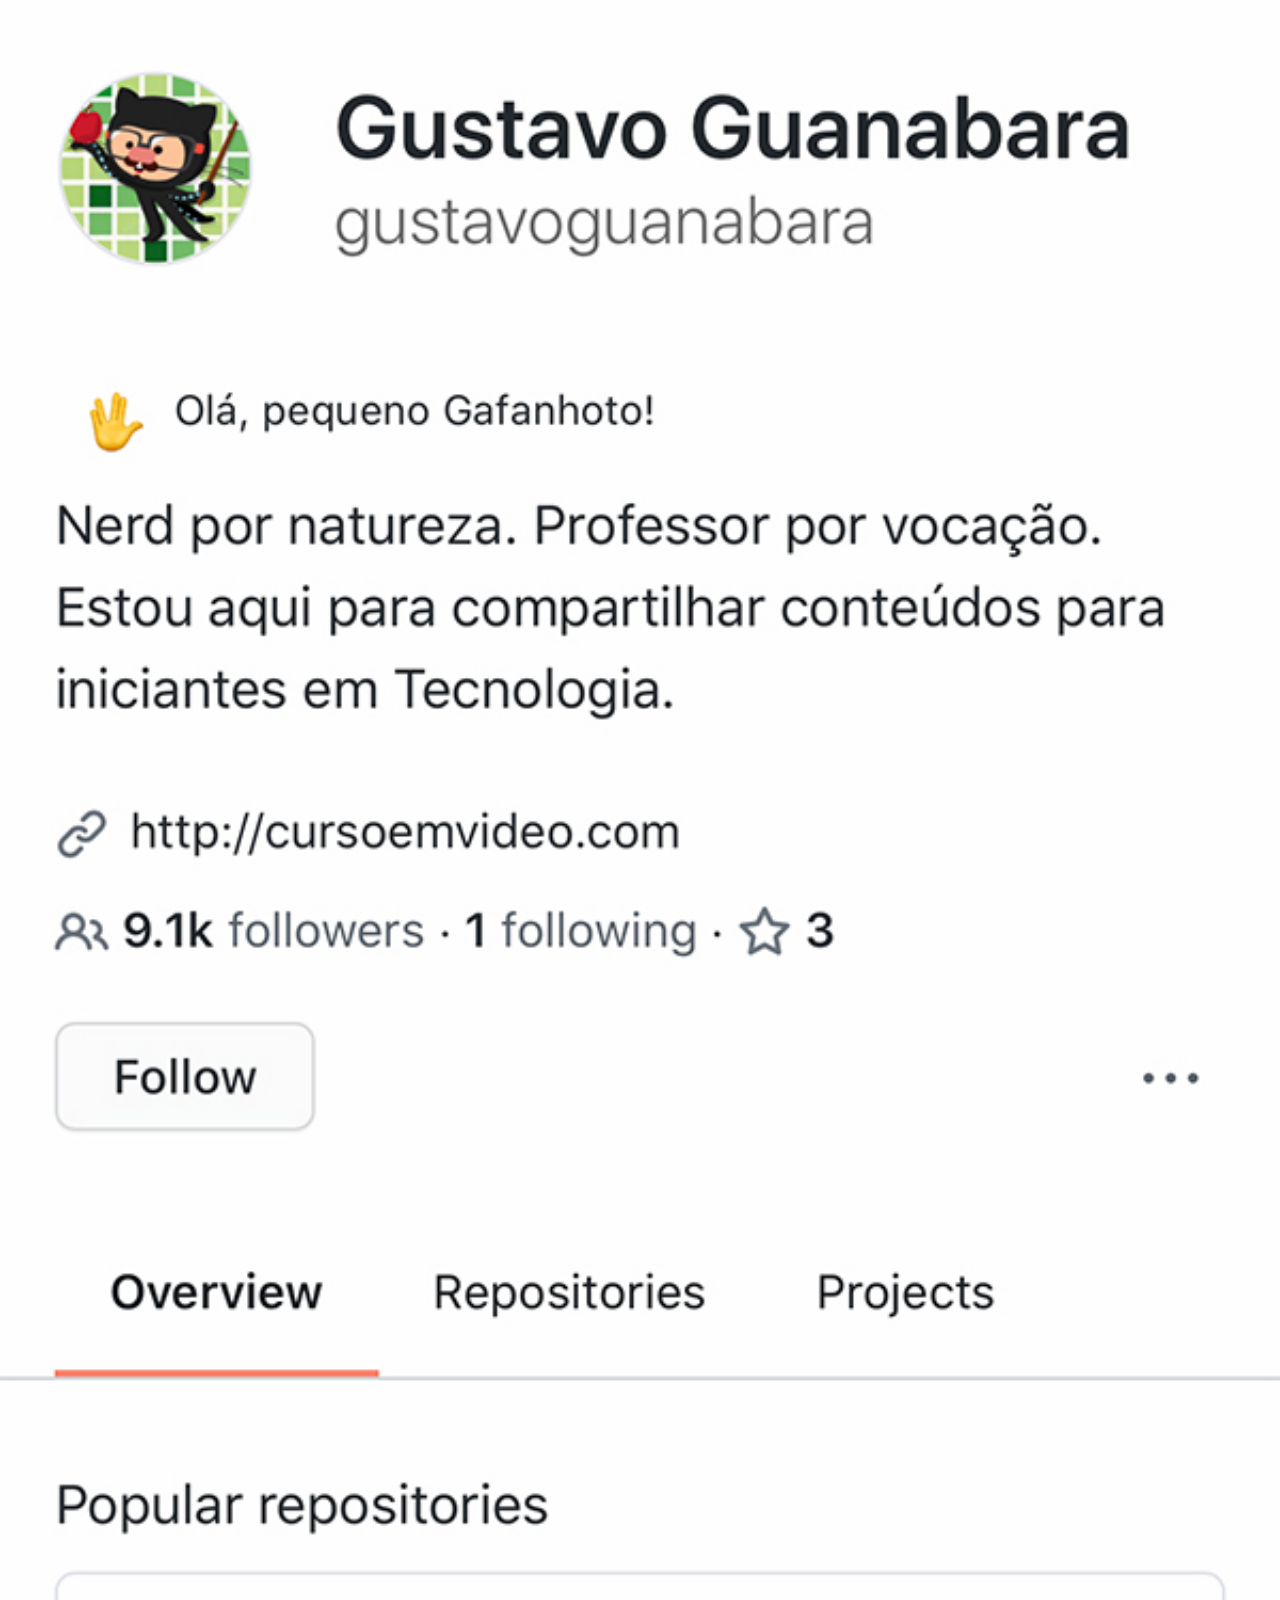
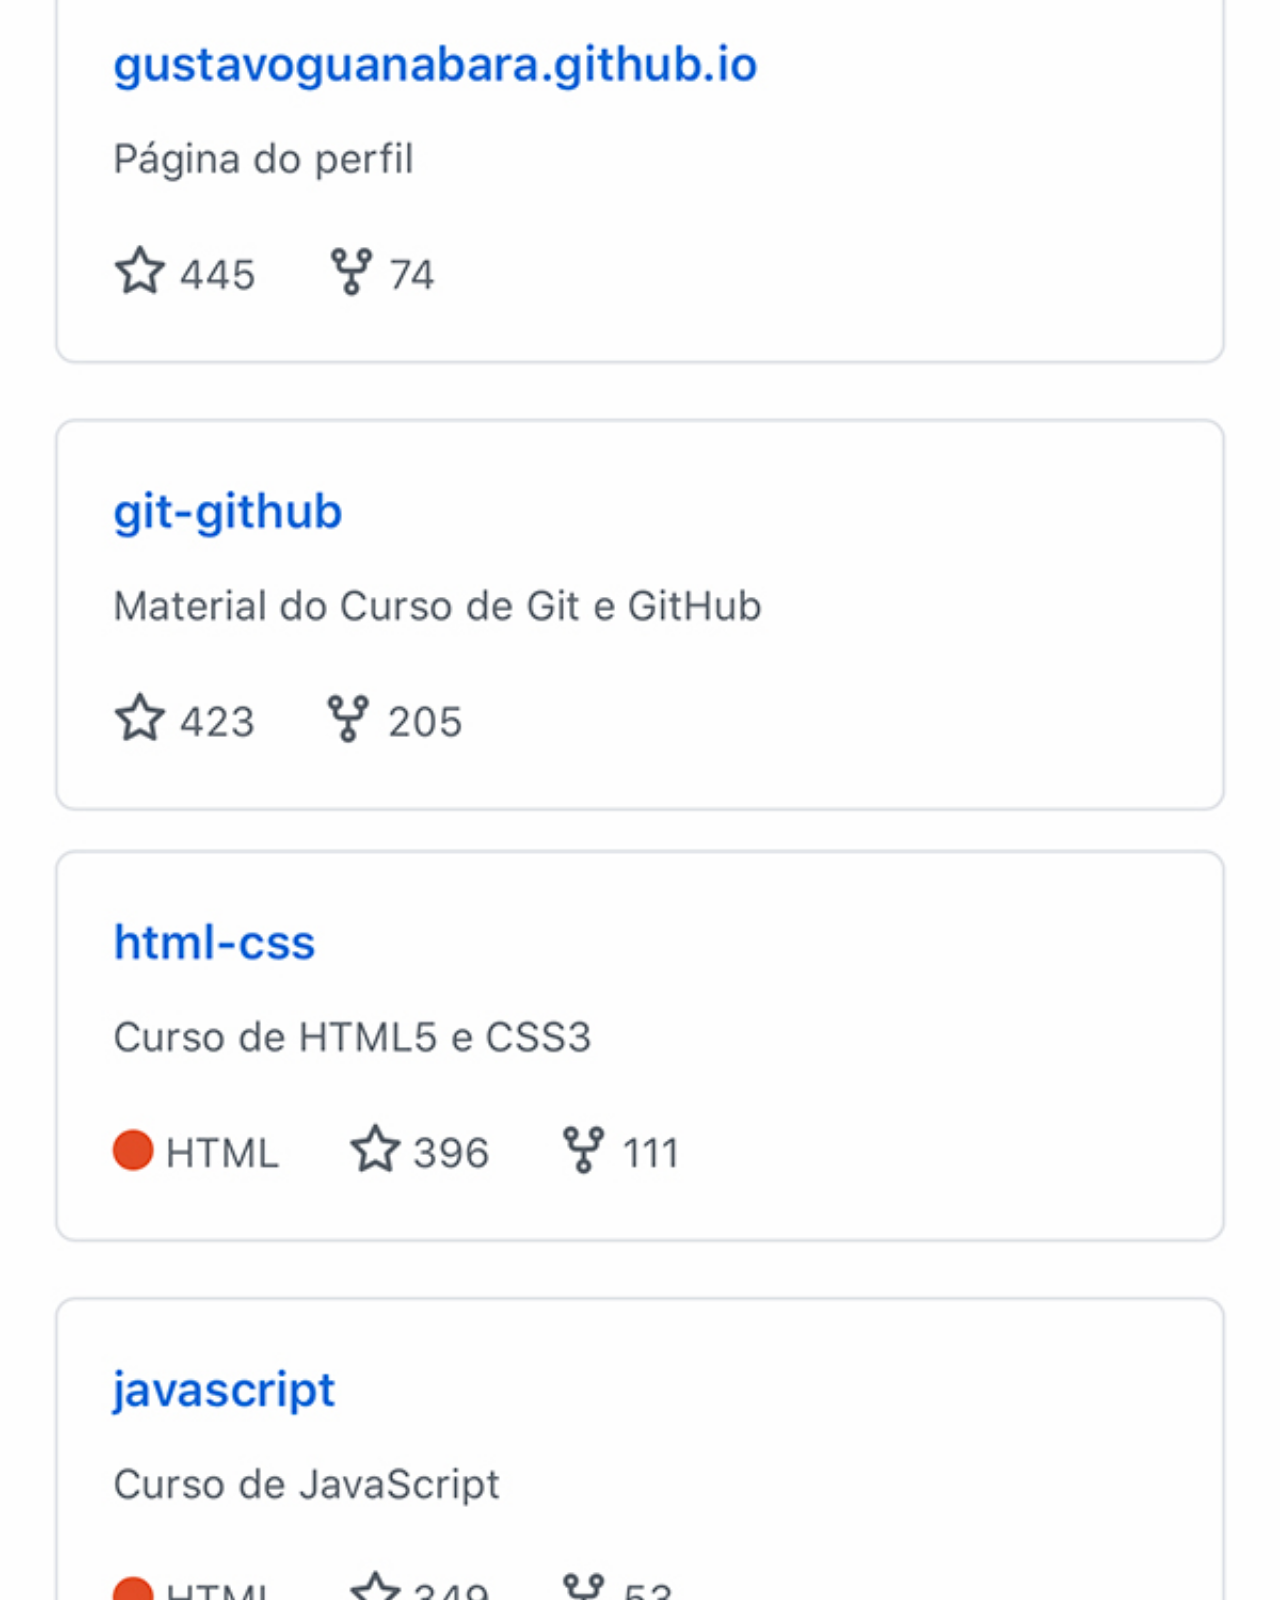
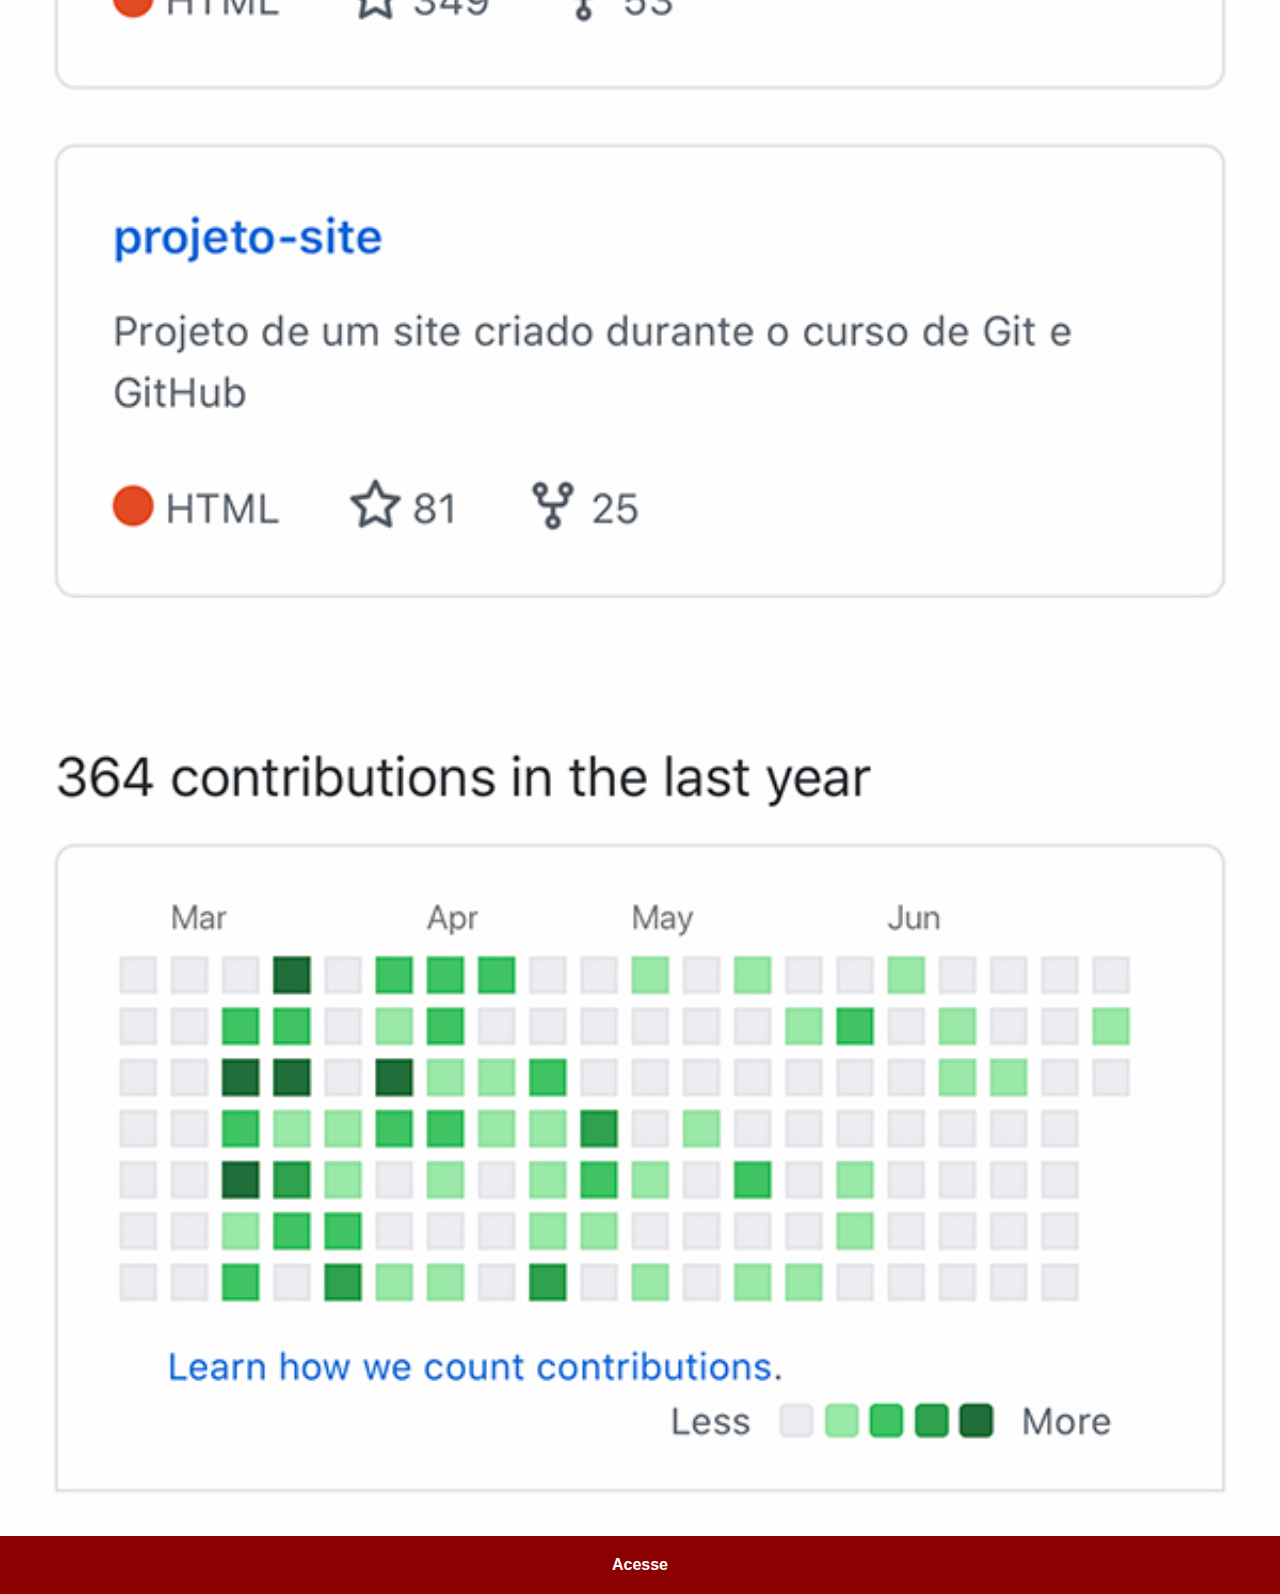
==== github.html @ 775d9c98 "finalizando o projeto-social" ====
<!DOCTYPE html>
<html lang="pt-br">
<head>
    <meta charset="UTF-8">
    <meta http-equiv="X-UA-Compatible" content="IE=edge">
    <meta name="viewport" content="width=device-width, initial-scale=1.0">
    <title>YouTube</title>

    <style>
        *{
            margin: 0px;
            padding: 0px;
            font-family: Arial, Helvetica, sans-serif;

        }

        ::-webkit-scrollbar{
            width: 0px;
            height: 0px;

        }

        img{
            width: 100vw;
             

        }

        a{
            display: block;
            background-color: darkred;
            color: white;
            padding: 20px;
            text-align: center;
            font-weight: bolder;
            text-decoration: none;

        }

        a:hover{
            background-color: red;

        }

    </style>
</head>
<body>

    <img src="imagens/tela-github.jpg" alt="tela github">
    <a href="https://github.com/gustavoguanabara" target="_blank"> Acesse</a>
    
</body>
</html>
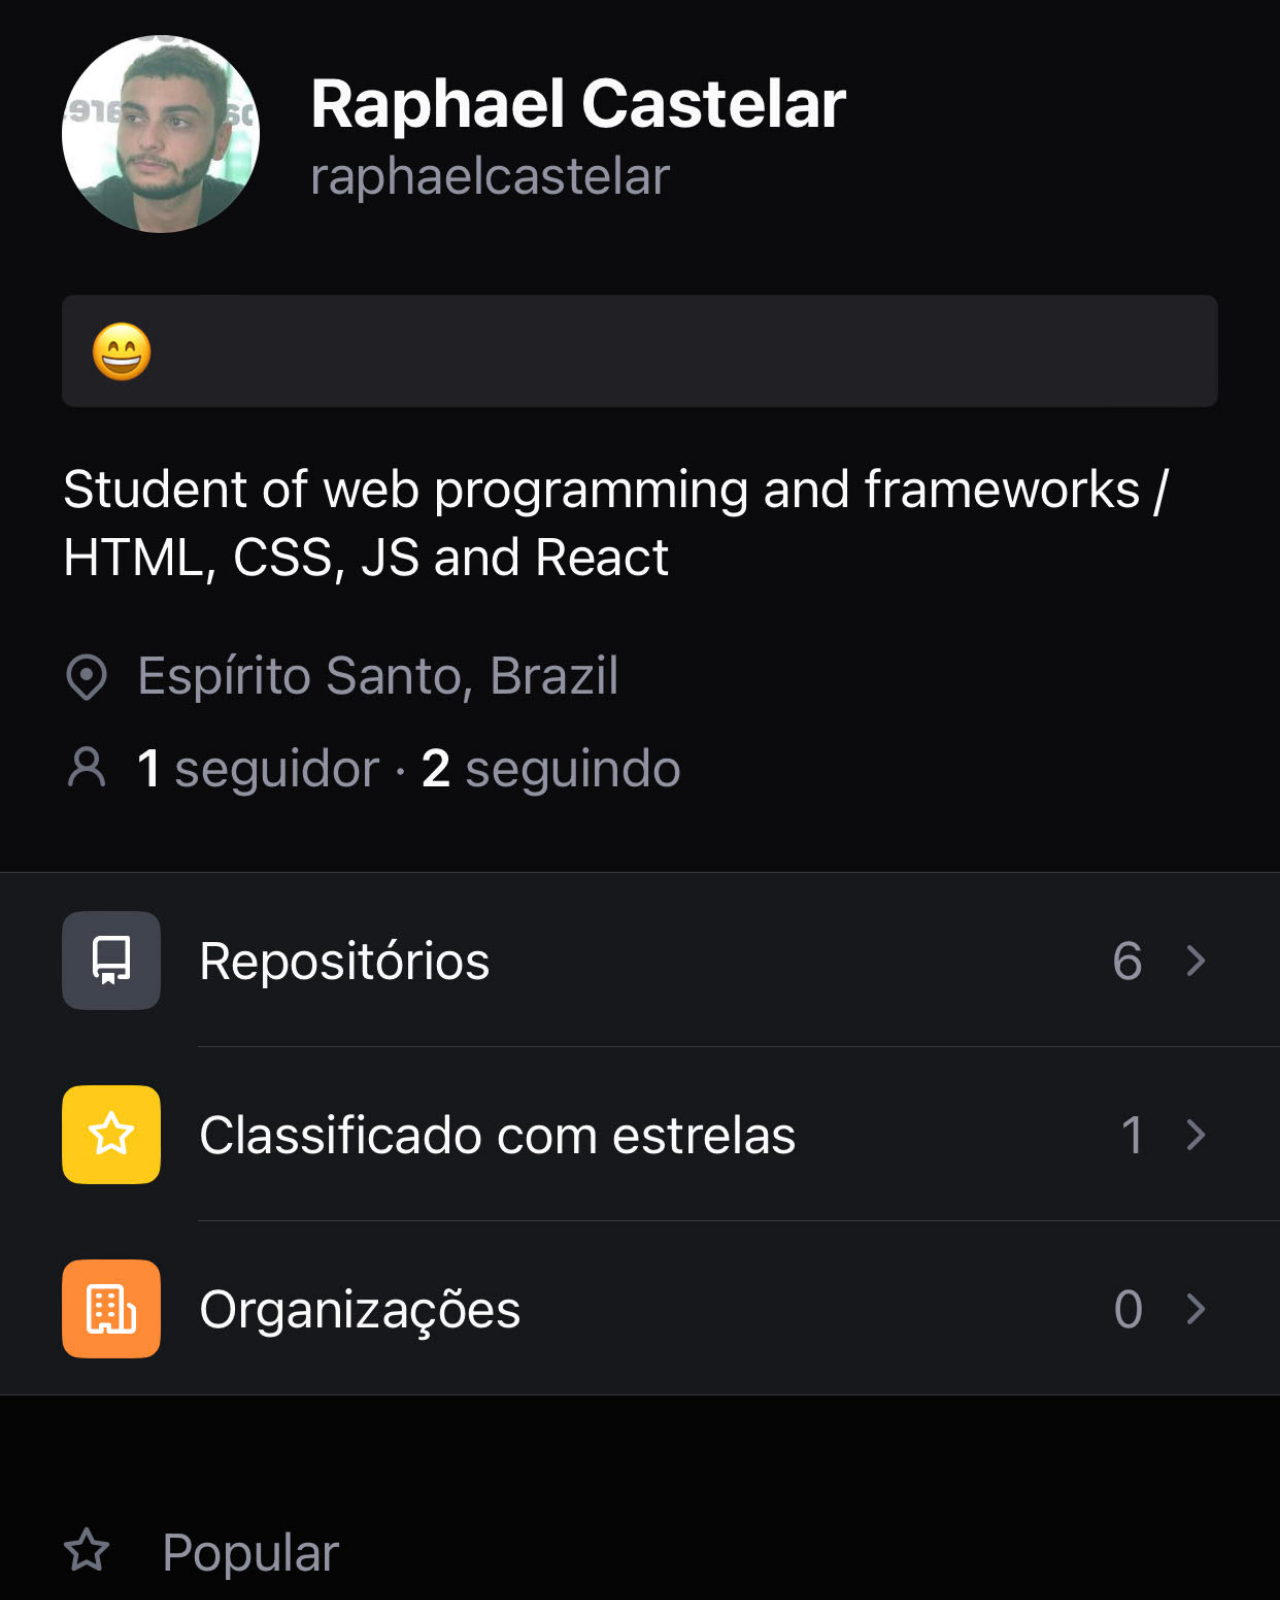
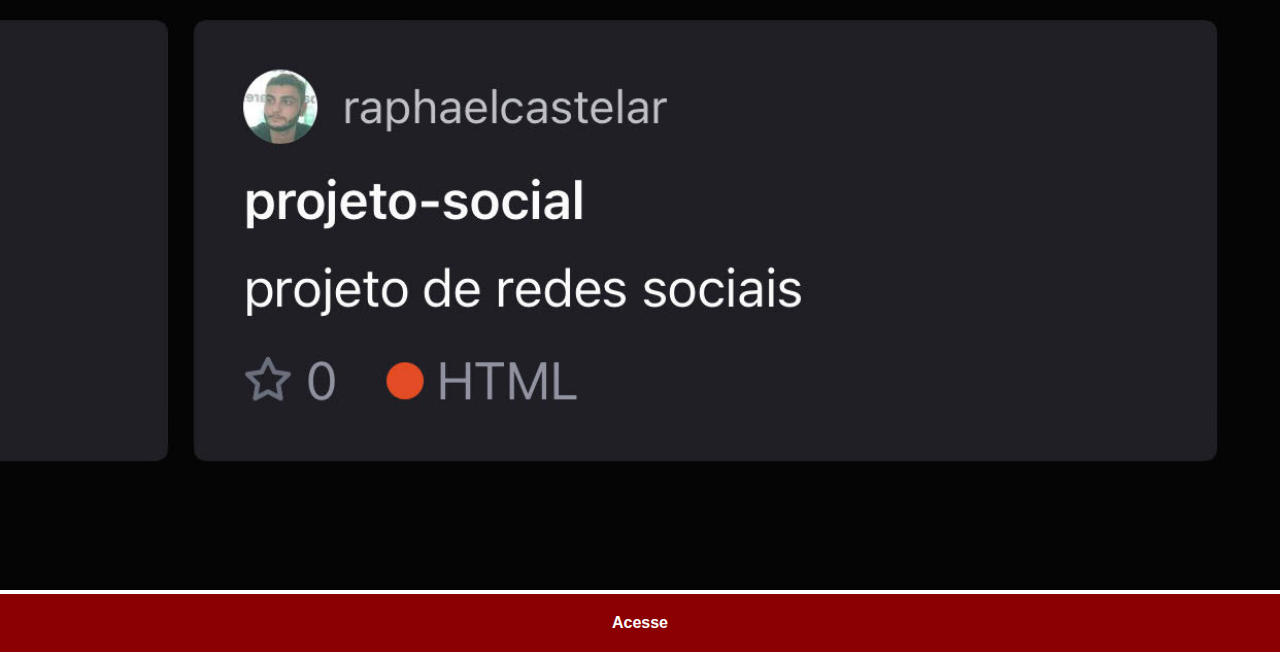
==== commit a1f79159: "colocando minhas redes sociais" ====
--- a/github.html
+++ b/github.html
@@ -46,8 +46,8 @@
 </head>
 <body>
 
-    <img src="imagens/tela-github.jpg" alt="tela github">
-    <a href="https://github.com/gustavoguanabara" target="_blank"> Acesse</a>
+    <img src="imagens/raphael2.jpg" alt="tela github">
+    <a href="https://https://github.com/raphaelcastelar" target="_blank"> Acesse</a>
     
 </body>
 </html>